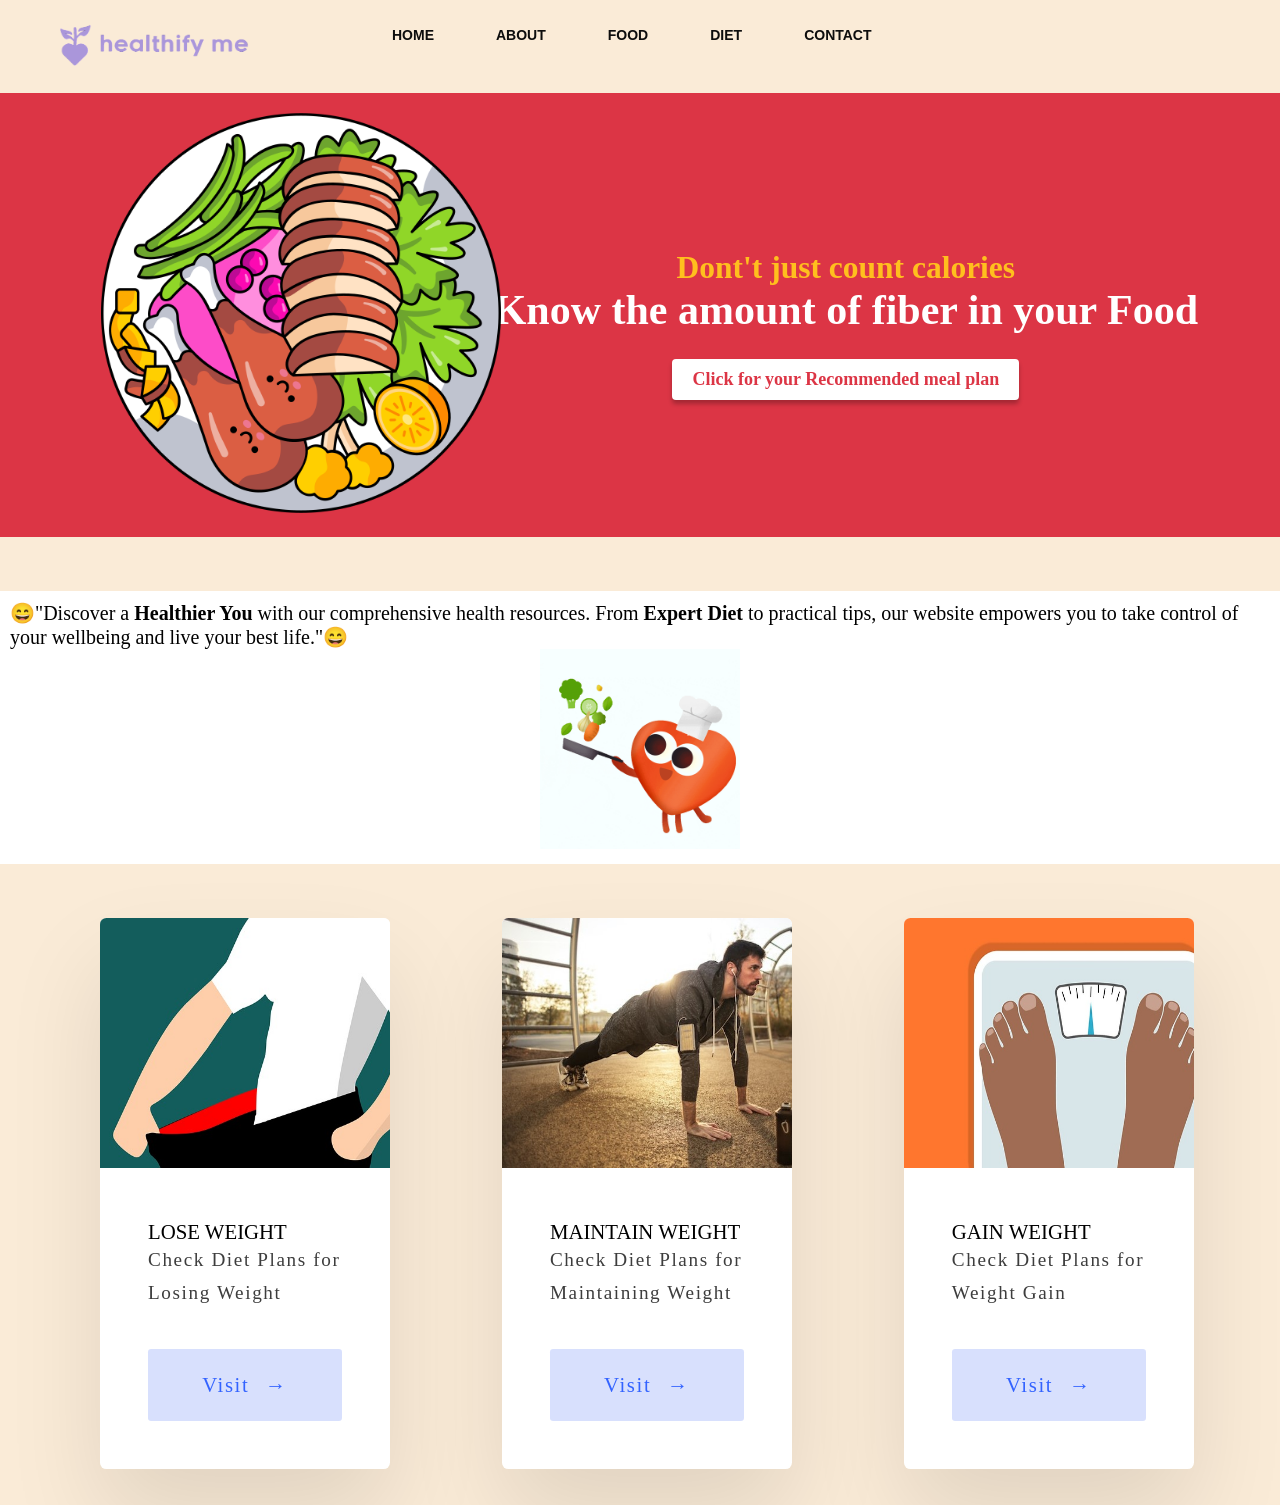
==== diet.html @ f9200f8b "Add files via upload" ====
<!DOCTYPE html>
<html lang="en">

<head>
    <meta charset="UTF-8">
    <meta http-equiv="X-UA-Compatible" content="IE=edge">
    <meta name="viewport" content="width=device-width, initial-scale=1.0">
    <link rel="icon" type="image/x-icon" href="./images/favicon.png">
    <link rel="stylesheet" href="https://cdnjs.cloudflare.com/ajax/libs/font-awesome/5.15.3/css/all.min.css"
        integrity="sha512-iBBXm8fW90+nuLcSKlbmrPcLa0OT92xO1BIsZ+ywDWZCvqsWgccV3gFoRBv0z+8dLJgyAHIhR35VZc2oM/gI1w=="
        crossorigin="anonymous" referrerpolicy="no-referrer" />
    <title>Healthify Me - Get your Meal</title>
    <link rel="stylesheet" href="./diet.css">
    <style>
        .rec0, .rec1, .rec2 {
            display: none;
        }
    </style>
    
</head>

<body>

    <div class="pageBody">

        <div class="navbar">
            <div class="icon">
                <a href="./index.html"> <img src="./images/logo1.png" class="logo" alt="" width="230" height="75"></a>
            </div>

            <div class="menu">
                <ul>
                    <li><a href="./index.html">HOME</a></li>
                    <li><a href="./about.html">ABOUT</a></li>
                    <li><a href="./food.html">FOOD</a></li>
                    <li><a href="diet.html">DIET</a></li>
                    <li><a href="./contact.html">CONTACT</a></li>
                </ul>
            </div>
        </div>
        <br>

        <div class="banner">
            <div class="bannerImg">
                <img src="./images/dinner.png" height="400px">
            </div>

            <div class="bannerTagline">
                <h2 id="bannerLine1">Dont't just count calories</h2>
                <h1 id="bannerLine2">Know the amount of fiber in your Food</h1>
                <br>
                <a href="#dietCards"><button type="submit" class="bannerButton"><b>Click for your <span id="recBlink">Recommended</span> meal
                            plan</b></button></a>
            </div>
        </div>
        <br>
        <br>
        <br>
        <div class="bannerPara">
            <p>&#128516"Discover a <b>Healthier You</b> with our comprehensive health resources. From <b>Expert Diet</b>
                to practical tips,
                our website empowers you to take control of your wellbeing and live your best life."&#128516</p>
            <center><img src="./images/dietbanner.gif" alt="Computer man" style="width:200px;height:200px;"></center>
        </div>

        <br>
        <br>
        <br>
        <div class="grid" id="dietCards">
            <div class="grid-item">
                <div class="card">
                    <img class="" src="./images/Lose Weight.jpg" alt="LOSE WEIGHT" width="375px" height="250px">
                    <div class="card-content">
                        <h1 class="card-header">LOSE WEIGHT <span style="color:green;font-size: 15px;font-weight:bold;" class="rec1">(Recommended)</span></h1>
                        <p class="card-text">Check Diet Plans for Losing Weight</p>
                        <button onclick="window.location.href = './weight_loss.html';" class="card-btn ">Visit<span>&rarr;</span></button>
                    </div>
                </div>
            </div>

            <div class="grid-item">
                <div class="card">
                    <img class="" src="./images/Maintain Weight.jpg" alt="MAINTAIN WEIGHT" width="375px" height="250px">
                    <div class="card-content">
                        <h1 class="card-header">MAINTAIN WEIGHT <span style="color:green;font-size: 15px;font-weight:bold;" class="rec2">(Recommended)</span></h1>
                        <p class="card-text">Check Diet Plans for Maintaining Weight</p>
                        <button onclick="window.location.href = './maintain_diet.html';" class="card-btn ">Visit<span>&rarr;</span></button>
                    </div>
                </div>
            </div>

            <div class="grid-item">
                <div class="card">
                    <img class="" src="./images/weight-gain.jpg" alt="GAIN WEIGHT" width="375px" height="250px">
                    <div class="card-content">
                        <h1 class="card-header">GAIN WEIGHT <span style="color:green;font-size: 15px;font-weight:bold;" class="rec0">(Recommended)</span></h1>
                        <p class="card-text">Check Diet Plans for Weight Gain</p>
                        <button onclick="window.location.href = './gain_weight.html';" class="card-btn ">Visit<span>&rarr;</span></button>
                    </div>
                </div>
            </div>
        </div>
        <br>
        <br>

    </div>
    <script>
        let bmiRes = localStorage.getItem('bmiRes') ? localStorage.getItem('bmiRes') : "4";
        if(bmiRes!="4") {
            document.querySelector(".rec"+bmiRes).style.display="block";
            localStorage.clear();
        }
    </script>
</body>

</html>
---- diet.css ----
* {
  margin: 0;
  padding: 0;
  font-family: 'Comfortaa', cursive;
}

body {
  background-color: antiquewhite;
}

.navbar {
  width: 1200px;
  height: 75px;
  margin: auto;
}

.icon {
  width: 200px;
  float: left;
  height: 70px;
}

.logo {
  float: left;
  margin-top: 5px
}

.menu {
  width: 400px;
  float: left;
  height: 70px;
  margin-left: 7.5%;
}

ul {
  float: left;
  display: flex;
  justify-content: center;
  align-items: center;
}

ul li {
  list-style: none;
  margin-left: 62px;
  margin-top: 27px;
  font-size: 14px;
}

ul li a {
  text-decoration: none;
  color: #0d0d0d;
  font-family: Arial;
  font-weight: bold;
  transition: 0.25s ease-in-out;
}

ul li a:hover {
  color: #ff7200;
}


.bannerPara {
  font-size: 20px;
}

.banner {
  background-color: #dc3545;
  padding-top: 20px;
  padding-bottom: 20px;
  padding-left: 20px;
  padding-right: 20px;
  align-items: center;
  justify-content: center;
}

.bannerImg {
  margin-left: 6.5%;
}

.bannerTagline {
  text-align: center;
  float: right;
  margin-top: -21.5%;
  margin-right: 5%;
  font-size: 21px;
}

#bannerLine1 {
  color: #ffbf1e;
}

#bannerLine2 {
  color: white;
}

.bannerButton {
  padding-left: 20px;
  padding-right: 20px;
  padding-top: 10px;
  padding-bottom: 10px;
  border: 0px;
  border-radius: 4px;
  font-size: 18px;
  color: #dc3545;
  background-color: white;
  text-decoration: none;
  box-shadow: 0 4px 4px 0 rgba(0, 0, 0, 0.25);
}

.bannerButton:hover {
  background-color: white;
  color: black;
}

.grid {
  display: grid;
  width: 93%;
  height: 10%;
  grid-gap: 7rem;
  grid-template-columns: repeat(auto-fit, minmax(10rem, 0.3fr));
  margin-left: 100px;
}

.grid-item {
  background-color: #fff;
  border-radius: 0.4rem;
  overflow: hidden;
  box-shadow: 0 3rem 6rem rgba(0, 0, 0, 0.1);
  cursor: pointer;
  transition: 0.2s;
}

.grid-item:hover {
  transform: translateY(-0.5%);
  box-shadow: 0 4rem 8rem rgba(0, 0, 0, 0.5);
}

.card-img {
  width: 50px;
  height: 20px;
  
}

.card-content {
  padding: 3rem;
}

.card-header {
  font-size: 1.3rem;
  font-weight: 300;
  color: O#0d0d0d;
  margin-bottom: 1. 5rem;
}

.card-text {
  font-size: 1.2rem;
  letter-spacing: 0.1rem;
  line-height: 1.7;
  color: #3d3d3d;
  margin-bottom: 2.5rem;
}

.card-btn {
  display: block;
  width: 100%;
  padding: 1.5rem;
  font-size: 1.3rem;
  text-align: center;
  color: #3363ff;
  background-color: #d8e0fd;
  border: none;
  border-radius: 0.2rem;
  transition: 0.2s;
  cursor: pointer;
  letter-spacing: 0.1rem;

}

.card-btn span {
  margin-left: 1rem;
  transition: 0.2s;
}

.card-btn:hover,
.card-btn:active {
  background-color: #c2cffc;
}

.card-btn:hover span,
.card-btn:active span {
  margin-left: 1.5rem;
}
@media only screen and (max-width: 60em) {
  body {
  padding: 3rem;
  }
  .grid{
    grid-gap: 3rem;
  }
}
.bannerPara {
  background-color: white;
  padding: 10px;
}

#recBlink
{
animation-duration : 500ms;
animation-name : blink;
animation-iteration-count : infinite;
animation-direction : alternate;
}

@keyframes blink
{
from
{
opacity : 2;
color : yellow;
}
to
{
opacity : 2;
color : rgb(0, 64, 255);
}
}
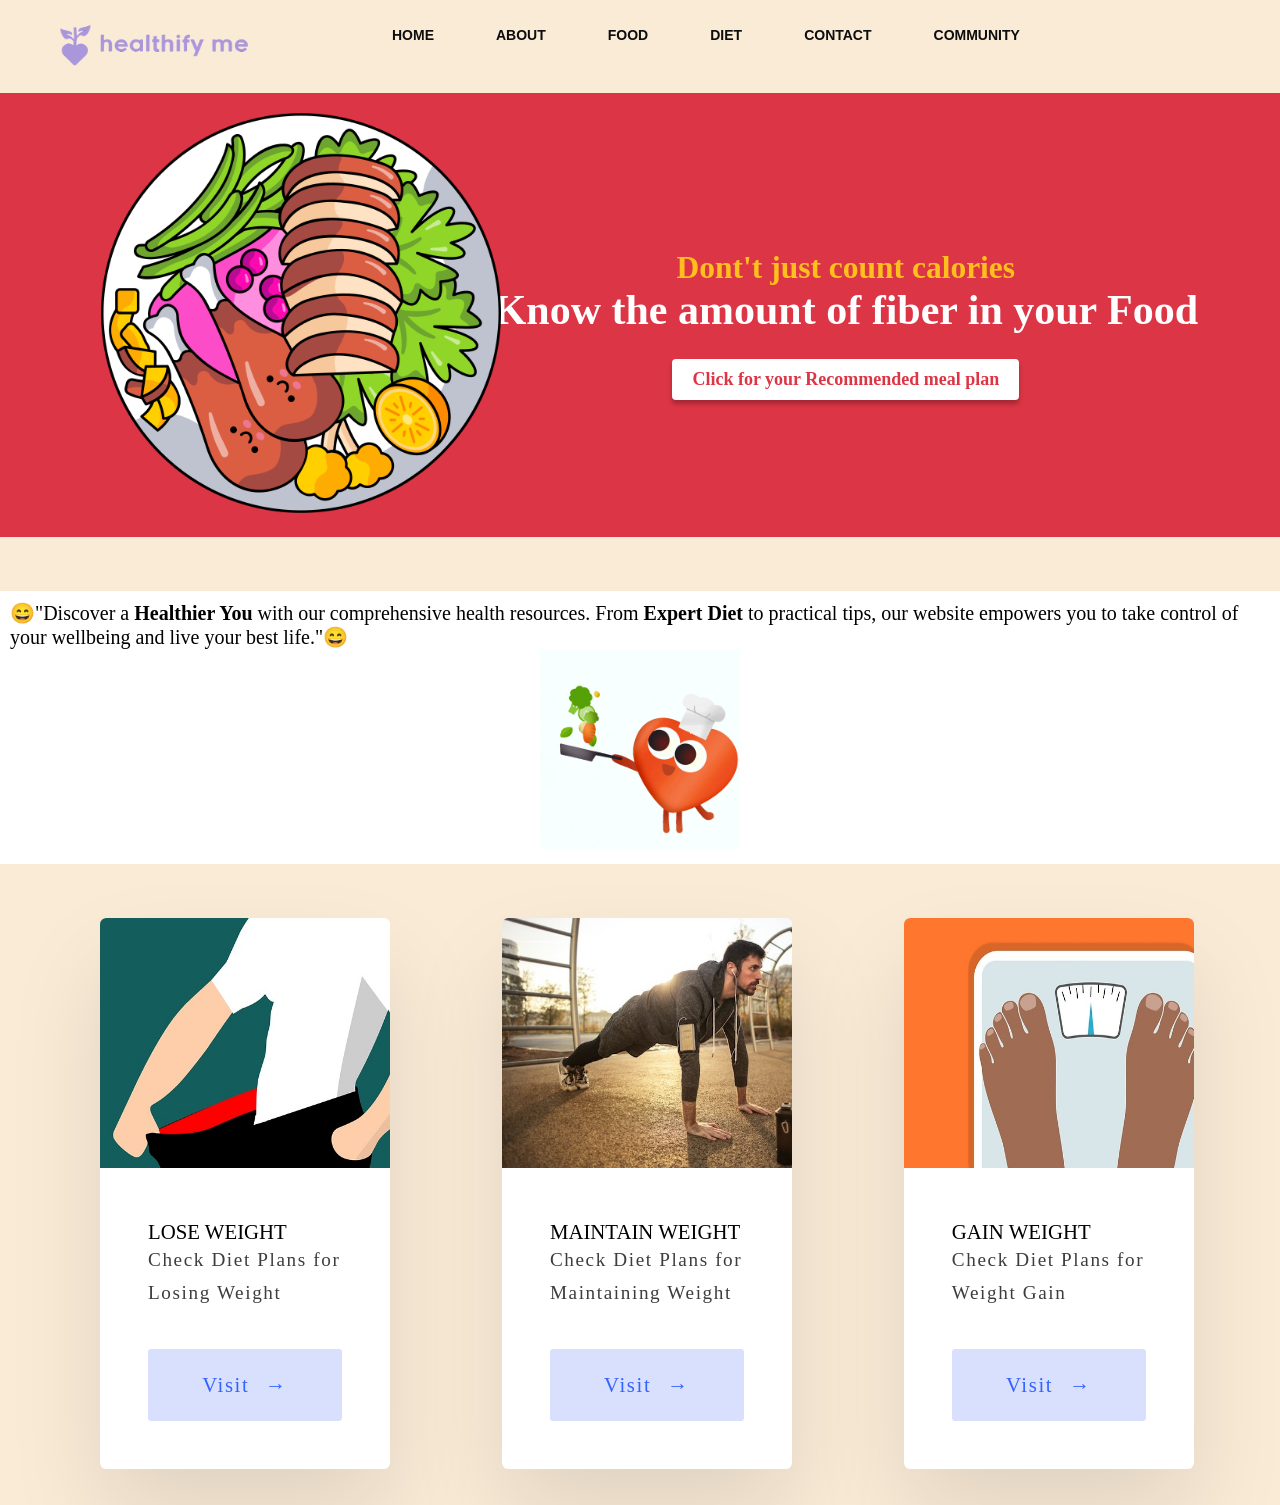
==== commit f056d8c1: "Update diet.html" ====
--- a/diet.html
+++ b/diet.html
@@ -35,6 +35,7 @@
                     <li><a href="./food.html">FOOD</a></li>
                     <li><a href="diet.html">DIET</a></li>
                     <li><a href="./contact.html">CONTACT</a></li>
+                    <li><a href="community.html">COMMUNITY</a></li>
                 </ul>
             </div>
         </div>
@@ -113,4 +114,4 @@
     </script>
 </body>
 
-</html>+</html>
